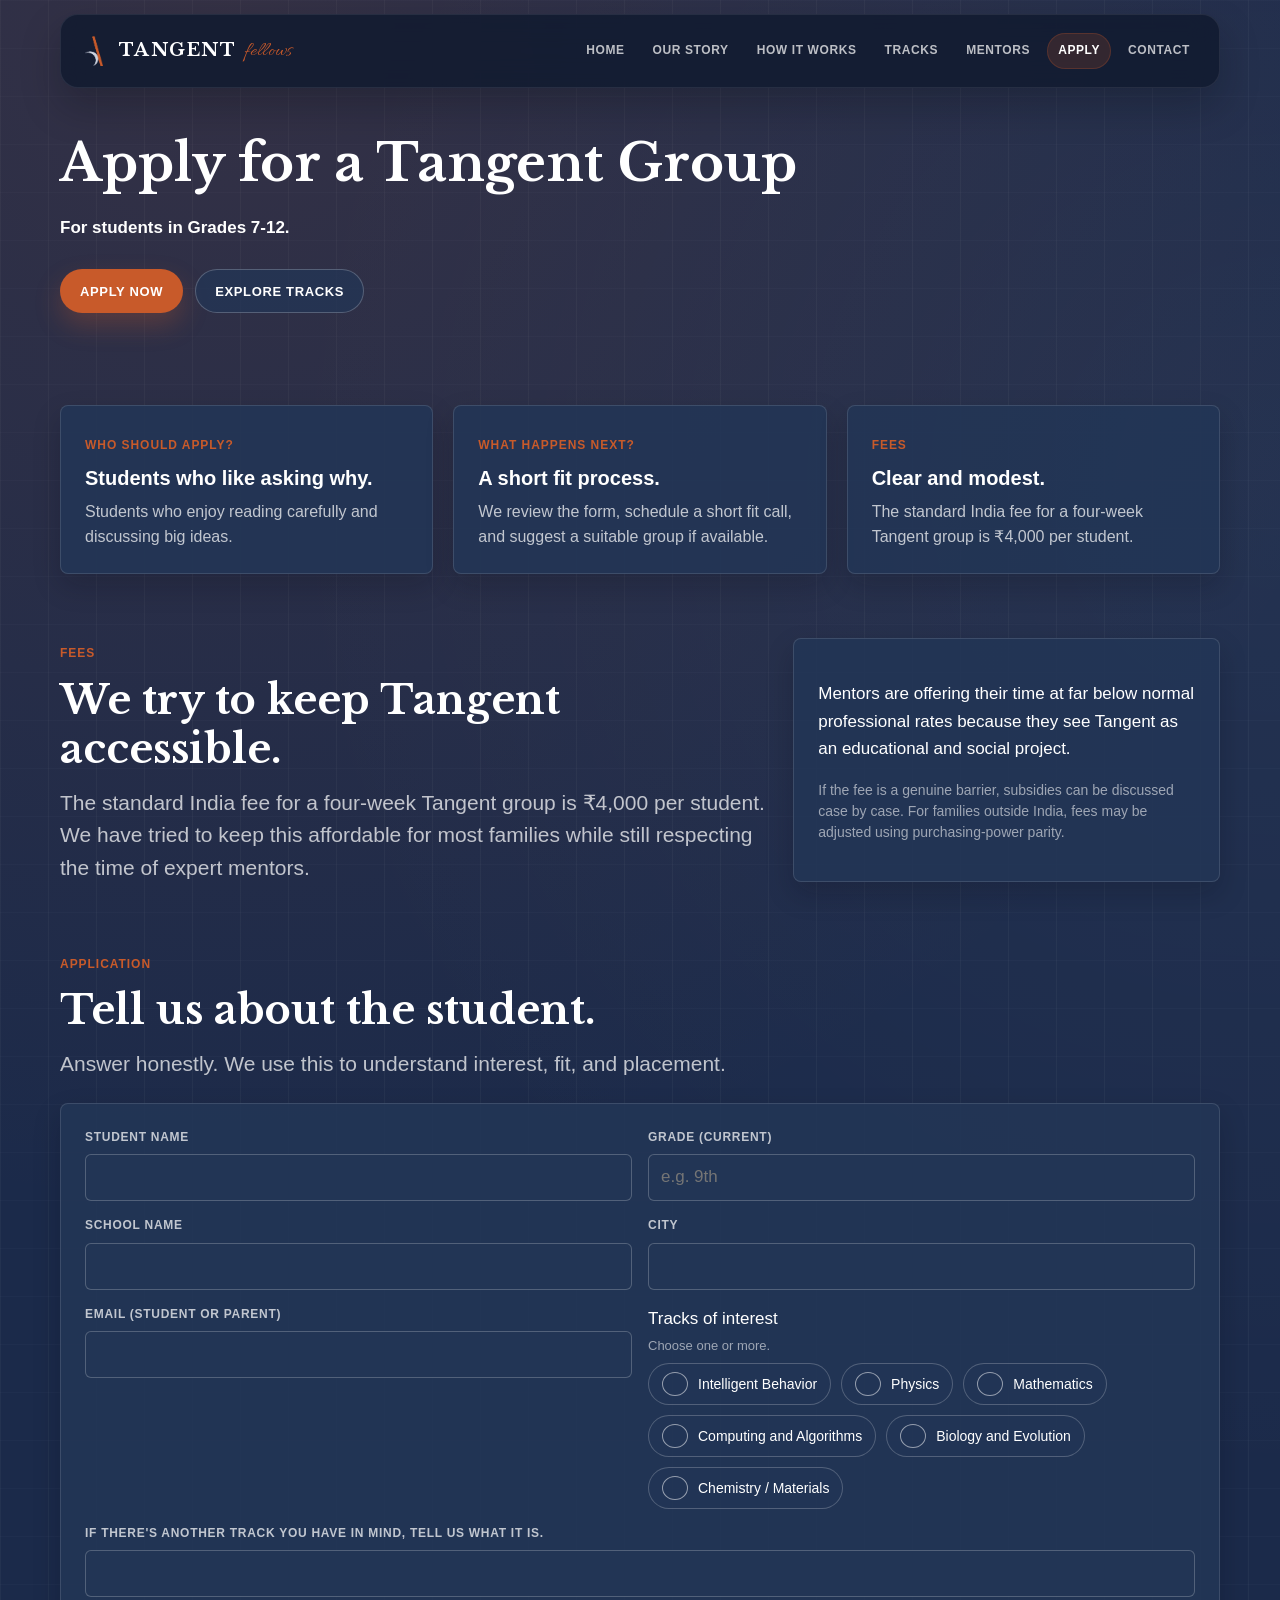
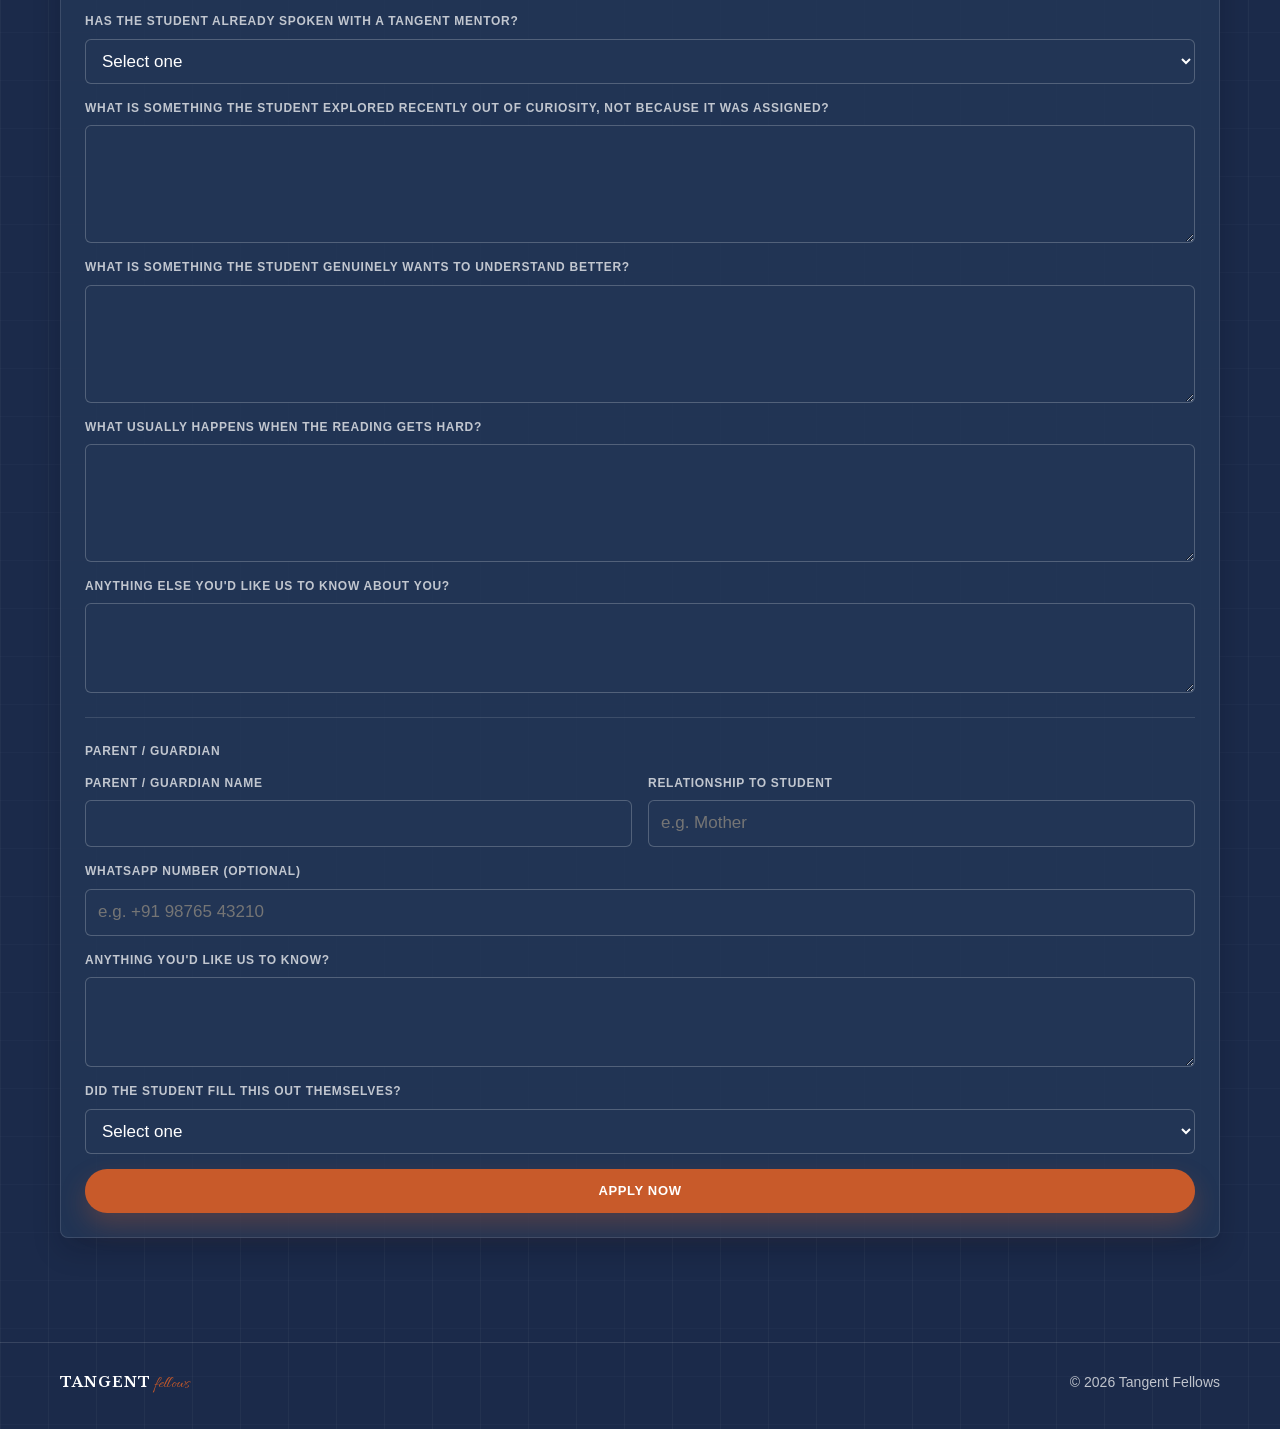
==== apply.html @ 77af6b1e "Migrate site to tangent-fellows.com and tighten metadata" ====
<!DOCTYPE html>
<html lang="en">
<head>
  <meta charset="UTF-8" />
  <meta name="viewport" content="width=device-width, initial-scale=1.0" />
  <meta name="robots" content="index, follow, max-image-preview:large, max-snippet:-1, max-video-preview:-1" />
  <title>Apply | Tangent</title>
  <meta
    name="description"
    content="Apply to Tangent Fellows, a small-group reading and discussion program for curious students in grades 7-12."
  />
  <meta name="author" content="Tangent" />
  <meta name="theme-color" content="#1b2945" />
  <link rel="canonical" href="https://tangent-fellows.com/apply.html" />
  <meta property="og:type" content="website" />
  <meta property="og:site_name" content="Tangent" />
  <meta property="og:title" content="Apply | Tangent Fellows" />
  <meta property="og:description" content="Apply to Tangent Fellows, a small-group reading and discussion program for curious students in grades 7-12." />
  <meta property="og:url" content="https://tangent-fellows.com/apply.html" />
  <meta property="og:image" content="https://tangent-fellows.com/logo_dark.png" />
  <meta property="og:image:alt" content="The Tangent logo." />
  <meta property="og:image:width" content="360" />
  <meta property="og:image:height" content="632" />
  <meta name="twitter:card" content="summary_large_image" />
  <meta name="twitter:title" content="Apply | Tangent Fellows" />
  <meta name="twitter:description" content="Apply to Tangent Fellows, a small-group reading and discussion program for curious students in grades 7-12." />
  <meta name="twitter:image" content="https://tangent-fellows.com/logo_dark.png" />
  <meta name="twitter:image:alt" content="The Tangent logo." />
  <link rel="icon" type="image/svg+xml" href="favicon.svg?v=20260502-favicon-clean" />
  <link rel="icon" type="image/png" sizes="48x48" href="favicon-48x48.png?v=20260502-favicon-clean" />
  <link rel="icon" type="image/png" sizes="32x32" href="favicon-32x32.png?v=20260502-favicon-clean" />
  <link rel="icon" type="image/png" sizes="16x16" href="favicon-16x16.png?v=20260502-favicon-clean" />
  <link rel="apple-touch-icon" sizes="180x180" href="apple-touch-icon.png?v=20260502-favicon-clean" />
  <link rel="shortcut icon" href="favicon.ico?v=20260502-favicon-clean" />
  <link rel="stylesheet" href="styles.css?v=20260503-consistency-sweep" />
  <script src="form-validation.js" defer></script>
</head>
<body>
<header class="site-header">
  <div class="container site-header-inner">
    <a class="brand" href="index.html" aria-label="Tangent home">
      <img class="brand-logo" src="logo_light.png" alt="" width="30" height="30" aria-hidden="true" />
      <span class="brand-word">TANGENT</span>
      <span class="brand-whisper" aria-hidden="true">fellows</span>
    </a>
    <nav class="main-nav" aria-label="Primary">
      <a href="index.html">Home</a>
      <a href="our-story.html">Our Story</a>
      <a href="how-it-works.html">How It Works</a>
      <a href="tracks.html">Tracks</a>
      <a href="mentors.html">Mentors</a>
      <a class="active" href="apply.html">Apply</a>
      <a href="contact.html">Contact</a>
    </nav>
  </div>
</header>

<main class="page">
  <section class="page-hero">
    <div class="container">
      <h1>Apply for a Tangent Group</h1>
      <p><strong>For students in Grades 7-12.</strong></p>
      <div class="hero-actions">
        <a class="button" href="#application-form">Apply now</a>
        <a class="button-secondary" href="tracks.html">Explore Tracks</a>
      </div>
    </div>
  </section>

  <section>
    <div class="container">
      <div class="grid-3">
        <article class="card">
          <div class="card-kicker">Who should apply?</div>
          <h3>Students who like asking why.</h3>
          <p>Students who enjoy reading carefully and discussing big ideas.</p>
        </article>
        <article class="card">
          <div class="card-kicker">What happens next?</div>
          <h3>A short fit process.</h3>
          <p>We review the form, schedule a short fit call, and suggest a suitable group if available.</p>
        </article>
        <article class="card">
          <div class="card-kicker">Fees</div>
          <h3>Clear and modest.</h3>
          <p>The standard India fee for a four-week Tangent group is ₹4,000 per student.</p>
        </article>
      </div>
    </div>
  </section>

  <section>
    <div class="container story-pair">
      <div>
        <div class="section-label">Fees</div>
        <h2 class="section-title">We try to keep Tangent accessible.</h2>
        <p class="section-intro">The standard India fee for a four-week Tangent group is ₹4,000 per student. We have tried to keep this affordable for most families while still respecting the time of expert mentors.</p>
      </div>
      <div class="quiet-panel">
        <p>Mentors are offering their time at far below normal professional rates because they see Tangent as an educational and social project.</p>
        <p class="notice">If the fee is a genuine barrier, subsidies can be discussed case by case. For families outside India, fees may be adjusted using purchasing-power parity.</p>
      </div>
    </div>
  </section>

  <section id="application-form">
    <div class="container">
      <div class="section-label">Application</div>
      <h2 class="section-title">Tell us about the student.</h2>
      <p class="section-intro">Answer honestly. We use this to understand interest, fit, and placement.</p>

      <form class="form-wrap" action="https://formspree.io/f/mzdanqwq" method="POST" data-application-form>
        <input type="hidden" name="group" value="foundational" />

        <div class="form-row">
          <div class="form-group">
            <label for="name">Student name</label>
            <input type="text" id="name" name="name" required data-requires-meaningful />
          </div>
          <div class="form-group">
            <label for="grade">Grade (current)</label>
            <input type="text" id="grade" name="grade" placeholder="e.g. 9th" required data-requires-meaningful />
          </div>
        </div>

        <div class="form-row">
          <div class="form-group">
            <label for="school_name">School name</label>
            <input type="text" id="school_name" name="school_name" required data-requires-meaningful />
          </div>
          <div class="form-group">
            <label for="city">City</label>
            <input type="text" id="city" name="city" required data-requires-meaningful />
          </div>
        </div>

        <div class="form-row">
          <div class="form-group">
            <label for="email">Email (student or parent)</label>
            <input type="email" id="email" name="email" required />
          </div>
          <div class="form-group">
            <span id="topic-label">Tracks of interest</span>
            <p class="form-help">Choose one or more.</p>
            <fieldset class="checkbox-group" data-checkbox-group="track" aria-labelledby="topic-label">
              <label class="checkbox-option">
                <input type="checkbox" name="track[]" value="Intelligent Behavior" />
                <span>Intelligent Behavior</span>
              </label>
              <label class="checkbox-option">
                <input type="checkbox" name="track[]" value="Physics" />
                <span>Physics</span>
              </label>
              <label class="checkbox-option">
                <input type="checkbox" name="track[]" value="Mathematics" />
                <span>Mathematics</span>
              </label>
              <label class="checkbox-option">
                <input type="checkbox" name="track[]" value="Computing and Algorithms" />
                <span>Computing and Algorithms</span>
              </label>
              <label class="checkbox-option">
                <input type="checkbox" name="track[]" value="Biology and Evolution" />
                <span>Biology and Evolution</span>
              </label>
              <label class="checkbox-option">
                <input type="checkbox" name="track[]" value="Chemistry / Materials" />
                <span>Chemistry / Materials</span>
              </label>
            </fieldset>
          </div>
        </div>

        <div class="form-group">
          <label for="topic_other">If there's another track you have in mind, tell us what it is.</label>
          <input
            type="text"
            id="topic_other"
            name="topic_other"
            data-requires-meaningful
          />
        </div>

        <div class="form-group">
          <label for="mentor_discussion">Has the student already spoken with a Tangent mentor?</label>
          <select id="mentor_discussion" name="mentor_discussion" required>
            <option value="" disabled selected>Select one</option>
            <option value="Yes">Yes</option>
            <option value="No">No</option>
          </select>
        </div>

        <div class="form-group">
          <label for="q_rabbit_hole">What is something the student explored recently out of curiosity, not because it was assigned?</label>
          <textarea id="q_rabbit_hole" name="q_rabbit_hole" required data-requires-sentence></textarea>
        </div>

        <div class="form-group">
          <label for="q_dont_understand">What is something the student genuinely wants to understand better?</label>
          <textarea id="q_dont_understand" name="q_dont_understand" required data-requires-sentence></textarea>
        </div>

        <div class="form-group">
          <label for="q_hard_read">What usually happens when the reading gets hard?</label>
          <textarea id="q_hard_read" name="q_hard_read" required data-requires-sentence></textarea>
        </div>

        <div class="form-group">
          <label for="q_other">Anything else you'd like us to know about you?</label>
          <textarea id="q_other" name="q_other" style="min-height:90px;"></textarea>
        </div>

        <hr class="form-divider" />
        <p class="form-section-title">Parent / guardian</p>

        <div class="form-row">
          <div class="form-group">
            <label for="parent_name">Parent / guardian name</label>
            <input type="text" id="parent_name" name="parent_name" required data-requires-meaningful />
          </div>
          <div class="form-group">
            <label for="parent_relation">Relationship to student</label>
            <input type="text" id="parent_relation" name="parent_relation" placeholder="e.g. Mother" required data-requires-meaningful />
          </div>
        </div>

        <div class="form-group">
          <label for="parent_whatsapp">WhatsApp number (optional)</label>
          <input type="tel" id="parent_whatsapp" name="parent_whatsapp" placeholder="e.g. +91 98765 43210" />
        </div>

        <div class="form-group">
          <label for="parent_note">Anything you'd like us to know?</label>
          <textarea id="parent_note" name="parent_note" style="min-height:90px;"></textarea>
        </div>

        <div class="form-group">
          <label for="filled_independently">Did the student fill this out themselves?</label>
          <select id="filled_independently" name="filled_independently" required>
            <option value="" disabled selected>Select one</option>
            <option value="Yes">Yes</option>
            <option value="Mostly">Mostly (with some help)</option>
            <option value="Together">We filled it together</option>
          </select>
        </div>

        <button class="button" type="submit" style="width:100%;">Apply now</button>
      </form>
    </div>
  </section>
</main>

<footer class="page-footer">
  <div class="container page-footer-inner">
    <span class="footer-mark"><span class="footer-name">TANGENT</span><span class="footer-whisper" aria-hidden="true">fellows</span></span>
    <a class="footer-link" href="LICENSE">© 2026 Tangent Fellows</a>
  </div>
</footer>
</body>
</html>
---- styles.css ----
@font-face {
  font-family: "Allura";
  font-style: normal;
  font-weight: 400;
  font-display: swap;
  src: url("fonts/allura-latin-ext.woff2") format("woff2");
  unicode-range:
    U+0100-02BA,
    U+02BD-02C5,
    U+02C7-02CC,
    U+02CE-02D7,
    U+02DD-02FF,
    U+0304,
    U+0308,
    U+0329,
    U+1D00-1DBF,
    U+1E00-1E9F,
    U+1EF2-1EFF,
    U+2020,
    U+20A0-20AB,
    U+20AD-20C0,
    U+2113,
    U+2C60-2C7F,
    U+A720-A7FF;
}

@font-face {
  font-family: "Allura";
  font-style: normal;
  font-weight: 400;
  font-display: swap;
  src: url("fonts/allura-latin.woff2") format("woff2");
  unicode-range:
    U+0000-00FF,
    U+0131,
    U+0152-0153,
    U+02BB-02BC,
    U+02C6,
    U+02DA,
    U+02DC,
    U+0304,
    U+0308,
    U+0329,
    U+2000-206F,
    U+20AC,
    U+2122,
    U+2191,
    U+2193,
    U+2212,
    U+2215,
    U+FEFF,
    U+FFFD;
}

@font-face {
  font-family: "Libre Baskerville";
  font-style: normal;
  font-weight: 700;
  font-display: swap;
  src: url("fonts/libre-baskerville-700-latin-ext.woff2") format("woff2");
  unicode-range:
    U+0100-02BA,
    U+02BD-02C5,
    U+02C7-02CC,
    U+02CE-02D7,
    U+02DD-02FF,
    U+0304,
    U+0308,
    U+0329,
    U+1D00-1DBF,
    U+1E00-1E9F,
    U+1EF2-1EFF,
    U+2020,
    U+20A0-20AB,
    U+20AD-20C0,
    U+2113,
    U+2C60-2C7F,
    U+A720-A7FF;
}

@font-face {
  font-family: "Libre Baskerville";
  font-style: normal;
  font-weight: 700;
  font-display: swap;
  src: url("fonts/libre-baskerville-700-latin.woff2") format("woff2");
  unicode-range:
    U+0000-00FF,
    U+0131,
    U+0152-0153,
    U+02BB-02BC,
    U+02C6,
    U+02DA,
    U+02DC,
    U+0304,
    U+0308,
    U+0329,
    U+2000-206F,
    U+20AC,
    U+2122,
    U+2191,
    U+2193,
    U+2212,
    U+2215,
    U+FEFF,
    U+FFFD;
}

*,
*::before,
*::after {
  box-sizing: border-box;
}

:root {
  --paper: #1b2a4a;
  --paper-warm: #233656;
  --paper-deep: #1d2e4d;
  --ink: #ffffff;
  --muted: rgba(255, 255, 255, 0.72);
  --soft: rgba(255, 255, 255, 0.56);
  --line: rgba(255, 255, 255, 0.12);
  --line-strong: rgba(255, 255, 255, 0.22);
  --green: #c85a2a;
  --green-deep: #ffffff;
  --brick: #c85a2a;
  --gold: #d5b16d;
  --blue: #7ca0d6;
  --white: #ffffff;
  --max: 1160px;
  --radius: 8px;
  --shadow: 0 18px 45px rgba(8, 12, 20, 0.26);
  --shadow-soft: 0 12px 28px rgba(8, 12, 20, 0.2);
}

html {
  scroll-behavior: smooth;
  overflow-x: hidden;
}

body {
  margin: 0;
  font-family: "Avenir Next", "Gill Sans", "Trebuchet MS", sans-serif;
  font-size: 17px;
  line-height: 1.62;
  color: var(--ink);
  background:
    radial-gradient(circle at 18% 0%, rgba(200, 90, 42, 0.15), transparent 38%),
    radial-gradient(circle at 100% 16%, rgba(255, 255, 255, 0.04), transparent 36%),
    linear-gradient(90deg, rgba(255, 255, 255, 0.035) 1px, transparent 1px),
    linear-gradient(rgba(255, 255, 255, 0.02) 1px, transparent 1px),
    var(--paper);
  background-size: auto, auto, 48px 48px, 48px 48px;
  overflow-x: hidden;
}

a {
  color: var(--green);
  text-decoration: none;
}

a:hover {
  text-decoration: underline;
  text-underline-offset: 0.2em;
}

img {
  display: block;
  max-width: 100%;
}

.container {
  width: min(var(--max), calc(100% - 44px));
  margin: 0 auto;
}

.page {
  padding-top: 78px;
  padding-bottom: 72px;
}

.site-header {
  position: fixed;
  top: 0;
  left: 0;
  right: 0;
  z-index: 40;
  background: transparent;
  border-bottom: 0;
  padding-top: 14px;
  padding-bottom: 8px;
}

.site-header-inner {
  min-height: 74px;
  display: flex;
  align-items: center;
  gap: 22px;
  padding: 0 18px;
  background: rgba(18, 27, 48, 0.88);
  border: 1px solid rgba(255, 255, 255, 0.08);
  border-radius: 18px;
  box-shadow: 0 18px 38px rgba(8, 12, 20, 0.26);
  backdrop-filter: blur(14px);
}

.brand {
  display: inline-flex;
  align-items: center;
  gap: 10px;
  color: var(--white);
  text-decoration: none;
}

.brand:hover {
  text-decoration: none;
}

.brand-logo {
  width: 30px;
  height: 30px;
  object-fit: contain;
}

.brand-word,
.footer-name {
  font-family: "Libre Baskerville", Georgia, serif;
  font-size: 18px;
  font-weight: 700;
  letter-spacing: 0.07em;
  text-transform: uppercase;
}

.brand-whisper {
  margin-left: -2px;
  color: var(--brick);
  font-family: "Allura", "Brush Script MT", cursive;
  font-size: 20px;
  font-weight: 400;
  letter-spacing: 0.01em;
  line-height: 1;
  transform: translateY(1px);
}

.footer-mark {
  display: inline-flex;
  align-items: baseline;
  gap: 3px;
}

.footer-whisper {
  color: var(--brick);
  font-family: "Allura", "Brush Script MT", cursive;
  font-size: 16px;
  font-weight: 400;
  letter-spacing: 0.01em;
  line-height: 1;
}

.main-nav {
  margin-left: auto;
  display: flex;
  flex-wrap: wrap;
  gap: 6px;
  justify-content: flex-end;
}

.main-nav a {
  border-radius: 999px;
  color: var(--muted);
  font-size: 12px;
  font-weight: 700;
  letter-spacing: 0.05em;
  padding: 8px 11px;
  text-decoration: none;
  text-transform: uppercase;
}

.main-nav a:hover,
.main-nav a.active {
  background: rgba(200, 90, 42, 0.18);
  box-shadow: inset 0 0 0 1px rgba(200, 90, 42, 0.24);
  color: var(--white);
  text-decoration: none;
}

.page-hero {
  padding: 56px 0 36px;
}

.page-story > section {
  padding: 32px 0;
}

.page-story > .page-hero {
  padding-top: 48px;
  padding-bottom: 32px;
}

.hero-grid,
.story-hero-grid,
.story-opening-grid {
  display: grid;
  gap: 34px;
  align-items: start;
}

.hero-grid {
  grid-template-columns: minmax(0, 0.96fr) minmax(360px, 0.82fr);
  gap: 54px;
}

.story-hero-grid {
  grid-template-columns: minmax(0, 0.86fr) minmax(360px, 1fr);
}

.story-opening-grid {
  grid-template-columns: minmax(0, 0.94fr) minmax(360px, 0.96fr);
  gap: 30px;
  align-items: stretch;
}

.story-hero-copy {
  max-width: 620px;
}

.page-hero .story-belief-kicker {
  max-width: none;
  margin: 0 0 14px;
  color: var(--brick);
  font-family: "Avenir Next", "Gill Sans", "Trebuchet MS", sans-serif;
  font-size: 12px;
  font-weight: 800;
  letter-spacing: 0.08em;
  line-height: 1.2;
  overflow-wrap: normal;
  text-transform: uppercase;
}

.story-belief-highlight {
  margin-top: 0;
  max-width: 620px;
}

.story-hero-subtitle {
  max-width: 620px;
}

.hero-eyebrow,
.section-label,
.card-kicker,
.status-badge,
.hero-note,
.visual-caption {
  color: var(--brick);
  font-size: 12px;
  font-weight: 800;
  letter-spacing: 0.08em;
  text-transform: uppercase;
}

.hero-eyebrow,
.section-label {
  display: inline-block;
  margin-bottom: 12px;
}

.card-kicker {
  display: inline-block;
  margin-bottom: 10px;
}

.page-hero h1,
.section-title {
  font-family: "Libre Baskerville", Georgia, serif;
  color: var(--ink);
  letter-spacing: 0;
}

.page-hero h1 {
  max-width: 760px;
  margin: 0;
  font-size: clamp(34px, 4.1vw, 52px);
  line-height: 1.15;
  overflow-wrap: anywhere;
}

.page-hero p {
  max-width: 650px;
  margin: 20px 0 0;
}

.story-section-title {
  max-width: 820px;
  margin: 0 0 18px;
}

.story-copy-stack {
  max-width: 820px;
  display: grid;
  gap: 16px;
}

.story-copy-stack p {
  margin: 0;
  color: var(--muted);
  font-size: clamp(18px, 1.75vw, 21px);
  line-height: 1.62;
}

.story-pair-emphasis {
  align-items: center;
}

.story-quiet-panel {
  max-width: 360px;
}

.story-quiet-panel p {
  color: var(--ink);
  font-family: "Libre Baskerville", Georgia, serif;
  font-size: 22px;
  line-height: 1.5;
}

.supporting-copy,
.section-intro {
  color: var(--muted);
  font-family: "Avenir Next", "Gill Sans", "Trebuchet MS", sans-serif;
  font-size: clamp(18px, 1.8vw, 21px);
  font-weight: 450;
  line-height: 1.56;
}

.hero-note {
  margin-top: 18px;
  color: var(--green-deep);
}

.hero-note-detail {
  display: inline-block;
  margin-top: 6px;
  color: var(--muted);
  font-size: 11px;
  font-weight: 700;
  letter-spacing: 0.05em;
}

.hero-actions {
  margin-top: 28px;
  display: flex;
  flex-wrap: wrap;
  gap: 12px;
}

.button,
.button-secondary,
.whatsapp-button {
  min-height: 44px;
  display: inline-flex;
  align-items: center;
  justify-content: center;
  border: 1px solid transparent;
  border-radius: 999px;
  font-size: 13px;
  font-weight: 800;
  letter-spacing: 0.05em;
  padding: 0 19px;
  text-decoration: none;
  text-transform: uppercase;
  transition: transform 0.16s ease, box-shadow 0.16s ease, background 0.16s ease;
}

.button {
  background: var(--green);
  box-shadow: 0 12px 26px rgba(200, 90, 42, 0.28);
  color: var(--white);
}

.button:hover,
.button-secondary:hover,
.whatsapp-button:hover {
  transform: translateY(-1px);
  text-decoration: none;
}

.button-secondary {
  background: rgba(35, 54, 86, 0.75);
  border-color: var(--line-strong);
  color: var(--white);
}

.button-secondary:hover {
  background: rgba(45, 67, 104, 0.92);
}

.whatsapp-button {
  background: #1f8f4d;
  color: var(--white);
}

section {
  padding: 32px 0;
}

.section-compact {
  padding-top: 20px;
}

.section-title {
  margin: 0 0 12px;
  font-size: clamp(25px, 3.4vw, 40px);
  line-height: 1.24;
}

.section-intro {
  max-width: 780px;
  margin: 0;
}

.short-copy {
  max-width: 820px;
  margin: 0;
  color: var(--ink);
  font-family: "Libre Baskerville", Georgia, serif;
  font-size: clamp(20px, 2.1vw, 26px);
  line-height: 1.45;
}

.short-copy-stack {
  display: grid;
  gap: 18px;
  max-width: 760px;
}

.short-copy-secondary {
  max-width: 620px;
  margin-top: 2px;
}

.grid-2,
.grid-3,
.track-grid,
.mentor-grid,
.week-grid,
.belief-grid {
  display: grid;
  gap: 20px;
  margin-top: 24px;
}

.grid-2 {
  grid-template-columns: repeat(2, minmax(0, 1fr));
}

.grid-3,
.week-grid,
.belief-grid {
  grid-template-columns: repeat(3, minmax(0, 1fr));
}

.track-grid {
  grid-template-columns: repeat(3, minmax(0, 1fr));
  align-items: start;
}

.mentor-grid {
  grid-template-columns: repeat(2, minmax(0, 1fr));
}

.card,
.track-card,
.mentor-card,
.timeline-step,
.community-bar,
.form-wrap,
.quiet-panel,
.visual-card {
  background: rgba(35, 54, 86, 0.9);
  border: 1px solid var(--line);
  border-radius: var(--radius);
  box-shadow: var(--shadow-soft);
}

.card,
.quiet-panel,
.timeline-step {
  padding: 24px;
}

.card h3,
.track-card h3,
.mentor-card h3,
.timeline-step h3,
.community-bar h2 {
  margin: 0 0 8px;
  color: var(--ink);
  font-size: 20px;
  line-height: 1.24;
}

.card p,
.track-card p,
.mentor-card p,
.timeline-step p,
.community-bar p {
  margin: 0;
  color: var(--muted);
  font-size: 16px;
  line-height: 1.58;
}

.card-link {
  display: block;
  color: inherit;
  height: 100%;
  text-decoration: none;
}

.card-link:hover {
  text-decoration: none;
}

.card-link:hover h3 {
  color: var(--gold);
}

.image-frame {
  position: relative;
  display: grid;
  place-items: center;
  width: 100%;
  overflow: hidden;
  border-radius: var(--radius);
  background:
    linear-gradient(135deg, rgba(200, 90, 42, 0.08), rgba(255, 255, 255, 0.03)),
    var(--paper-deep);
}

.image-frame-paper {
  background: #f7f4ea;
}

.image-frame::after {
  content: attr(data-fallback);
  position: absolute;
  inset: 0;
  display: none;
  place-items: center;
  padding: 18px;
  color: var(--soft);
  font-size: 13px;
  font-weight: 800;
  letter-spacing: 0.06em;
  text-align: center;
  text-transform: uppercase;
}

.image-frame.is-missing::after {
  display: grid;
}

.image-frame.is-missing img {
  display: none;
}

.image-cover,
.image-contain {
  width: 100%;
  height: 100%;
}

.image-cover {
  object-fit: cover;
}

.image-contain {
  position: absolute;
  inset: 14px;
  width: calc(100% - 28px);
  height: calc(100% - 28px);
  max-width: none;
  max-height: none;
  object-fit: contain;
  object-position: center;
}

.ratio-landscape {
  aspect-ratio: 4 / 3;
}

.ratio-wide {
  aspect-ratio: 16 / 9;
}

.ratio-book {
  aspect-ratio: 2 / 3;
}

.ratio-square {
  aspect-ratio: 1 / 1;
}

.hero-collage {
  max-width: 480px;
  margin-top: 46px;
  justify-self: end;
  display: grid;
  grid-template-columns: 1.08fr 0.82fr;
  grid-template-rows: auto auto;
  gap: 16px;
  align-items: stretch;
}

.hero-collage .visual-card {
  background: transparent;
  border: 0;
  box-shadow: none;
  overflow: hidden;
  padding: 0;
}

.hero-collage .visual-card .image-frame {
  border-radius: var(--radius);
  border: 1px solid var(--line);
  box-shadow: var(--shadow-soft);
  transition: transform 0.22s ease, box-shadow 0.22s ease;
}

.story-visual {
  background: transparent;
  border: 0;
  box-shadow: none;
  overflow: hidden;
  padding: 0;
}

.story-visual .image-frame {
  border-radius: var(--radius);
  border: 1px solid var(--line);
  box-shadow: var(--shadow-soft);
  transition: transform 0.22s ease, box-shadow 0.22s ease;
}

.story-visual .image-frame img {
  transition: transform 0.22s ease, filter 0.22s ease;
}

.story-visual:hover .image-frame,
.story-visual:focus-within .image-frame {
  transform: translateY(-1px);
  box-shadow: 0 12px 24px rgba(8, 12, 20, 0.22);
}

.story-visual:hover .image-frame img,
.story-visual:focus-within .image-frame img {
  transform: scale(1.03);
}

.hero-collage .visual-card:first-child {
  grid-row: 1 / span 2;
  align-self: center;
}

.hero-collage .image-frame {
  height: auto;
}

.hero-collage .visual-card:first-child .image-frame {
  aspect-ratio: 1 / 1;
}

.hero-collage .visual-card:nth-child(n + 2) .image-frame {
  aspect-ratio: 4 / 3;
}

.image-cover-diagram {
  object-fit: contain;
  object-position: center;
}

.image-cover-physics {
  --figure-scale: 0.9;
  --figure-scale-hover: 0.96;
  object-fit: cover;
  object-position: center;
}

.image-cover-math {
  --figure-scale: 1.22;
  --figure-scale-hover: 1.27;
  object-fit: cover;
  object-position: center;
}

.why-grid {
  display: grid;
  grid-template-columns: minmax(0, 1.08fr) minmax(300px, 0.76fr);
  gap: 34px;
  align-items: center;
}

.story-section-grid {
  display: grid;
  grid-template-columns: minmax(0, 1fr) minmax(300px, 0.82fr);
  gap: 32px;
  align-items: start;
}

.story-why-grid {
  align-items: start;
}

.scientist-collage {
  margin-top: 28px;
  display: grid;
  grid-template-columns: 1.2fr 1fr 1fr;
  gap: 12px;
  align-items: stretch;
}

.scientist-card {
  margin: 0;
  min-width: 0;
  position: relative;
  overflow: hidden;
  border: 1px solid var(--line);
  border-radius: var(--radius);
  background: rgba(35, 54, 86, 0.92);
  box-shadow: var(--shadow-soft);
  aspect-ratio: 1 / 1;
}

.scientist-card-large {
  grid-row: 1 / span 2;
  aspect-ratio: auto;
  min-height: 100%;
}

.scientist-card img {
  width: 100%;
  height: 100%;
  object-fit: cover;
  object-position: center top;
  filter: grayscale(100%) contrast(1.04) brightness(0.92);
  transition: transform 0.22s ease, filter 0.22s ease;
}

.scientist-card::after {
  content: "";
  position: absolute;
  inset: auto 0 0;
  height: 44%;
  background: linear-gradient(180deg, transparent, rgba(12, 18, 30, 0.88));
  opacity: 0;
  transition: opacity 0.22s ease;
}

.visual-card .image-frame::before {
  content: "";
  position: absolute;
  inset: auto 0 0;
  height: 44%;
  background: linear-gradient(180deg, transparent, rgba(12, 18, 30, 0.88));
  opacity: 0;
  transition: opacity 0.22s ease;
  z-index: 1;
}

.visual-card .image-frame img {
  transform: scale(var(--figure-scale, 1));
  transition: transform 0.22s ease, filter 0.22s ease;
}

.visual-hover-name,
.scientist-name {
  position: absolute;
  left: 10px;
  right: 10px;
  bottom: 10px;
  z-index: 1;
  color: var(--white);
  font-size: 11px;
  font-weight: 800;
  letter-spacing: 0.05em;
  line-height: 1.25;
  opacity: 0;
  text-transform: uppercase;
  transform: translateY(6px);
  transition: opacity 0.22s ease, transform 0.22s ease;
}

.visual-card:hover .image-frame::before,
.visual-card:focus-within .image-frame::before,
.visual-card:hover .visual-hover-name,
.visual-card:focus-within .visual-hover-name {
  opacity: 1;
}

.visual-card:hover .image-frame,
.visual-card:focus-within .image-frame {
  transform: translateY(-1px);
  box-shadow: 0 12px 24px rgba(8, 12, 20, 0.22);
}

.visual-card:hover .image-frame img,
.visual-card:focus-within .image-frame img {
  transform: scale(var(--figure-scale-hover, 1.03));
}

.visual-card:hover .visual-hover-name,
.visual-card:focus-within .visual-hover-name {
  transform: translateY(0);
}

.scientist-card:hover img,
.scientist-card:focus-within img {
  transform: scale(1.03);
  filter: grayscale(18%) contrast(1.02) brightness(0.96);
}

.scientist-card:hover::after,
.scientist-card:focus-within::after,
.scientist-card:hover .scientist-name,
.scientist-card:focus-within .scientist-name {
  opacity: 1;
}

.scientist-card:hover .scientist-name,
.scientist-card:focus-within .scientist-name {
  transform: translateY(0);
}

.scientist-card-raman {
  background: rgba(35, 54, 86, 0.92);
}

.scientist-card-raman img {
  object-fit: cover;
  object-position: center 12%;
  transform: scale(1.12);
  padding: 0;
}

.scientist-card-raman:hover img,
.scientist-card-raman:focus-within img {
  transform: scale(1.16);
}

.story-hero-image {
  min-height: 278px;
  box-shadow: var(--shadow);
}

.story-hero-visual {
  max-width: 560px;
  justify-self: end;
  margin-top: 12px;
}

.story-opening-stack {
  display: grid;
  align-content: stretch;
  gap: 10px;
  max-width: 560px;
}

.story-opening-block + .story-opening-block {
  padding-top: 26px;
}

.story-opening-block {
  display: grid;
  align-content: start;
  gap: 6px;
}

.story-opening-title {
  max-width: 520px;
  margin-bottom: 0;
}

.story-opening-visual {
  width: 100%;
  max-width: 560px;
  justify-self: end;
  align-self: stretch;
  margin-top: 10px;
}

.story-opening-image {
  height: 100%;
  max-height: 520px;
  aspect-ratio: auto;
}

.story-opening-photo {
  object-position: center 44%;
}

.story-origin-visual {
  align-self: center;
  margin-top: 24px;
}

.portrait-cluster {
  margin-top: 6px;
}

.portrait-cluster-wide {
  margin-top: 24px;
  max-width: 1060px;
}

.portrait-strip {
  display: grid;
  grid-template-columns: repeat(5, minmax(0, 1fr));
  gap: 12px;
}

.portrait-card {
  margin: 0;
  position: relative;
  overflow: hidden;
  border: 1px solid var(--line);
  border-radius: var(--radius);
  background: rgba(35, 54, 86, 0.9);
  box-shadow: var(--shadow-soft);
  aspect-ratio: 4 / 5;
  transition: transform 0.22s ease, box-shadow 0.22s ease;
}

.portrait-card img {
  width: 100%;
  height: 100%;
  object-fit: cover;
  object-position: center top;
  filter: grayscale(100%) contrast(1.02) brightness(0.9);
  transition: transform 0.22s ease, filter 0.22s ease;
}

.portrait-card-raman img {
  object-position: center 14%;
}

.portrait-card:hover,
.portrait-card:focus-within {
  transform: translateY(-1px);
  box-shadow: 0 12px 24px rgba(8, 12, 20, 0.22);
}

.portrait-card:hover img,
.portrait-card:focus-within img {
  transform: scale(1.03);
  filter: grayscale(82%) contrast(1.02) brightness(0.92);
}

.portrait-strip-caption {
  max-width: 620px;
  margin: 14px 0 0;
  color: var(--soft);
  font-size: 14px;
  line-height: 1.55;
}

.story-pair {
  display: grid;
  grid-template-columns: minmax(0, 1fr) minmax(220px, 0.6fr);
  gap: 22px;
  align-items: start;
}

.principles-grid {
  display: grid;
  grid-template-columns: repeat(2, minmax(0, 1fr));
  gap: 14px 18px;
  margin-top: 24px;
}

.principle-item {
  display: grid;
  grid-template-columns: 34px 1fr;
  gap: 14px;
  align-items: start;
  padding: 18px 0;
  border-top: 1px solid var(--line);
}

.principle-number {
  width: 34px;
  height: 34px;
  display: grid;
  place-items: center;
  border-radius: 50%;
  background: rgba(200, 90, 42, 0.16);
  border: 1px solid rgba(200, 90, 42, 0.28);
  color: var(--brick);
  font-family: "Libre Baskerville", Georgia, serif;
  font-size: 16px;
  line-height: 1;
}

.principle-item h3 {
  margin: 0 0 6px;
  color: var(--ink);
  font-size: 19px;
  line-height: 1.26;
}

.principle-item p {
  margin: 0;
  color: var(--muted);
  font-size: 16px;
  line-height: 1.58;
}

.story-cta-container .hero-actions {
  margin-top: 0;
}

.belief-grid-story {
  grid-template-columns: repeat(3, minmax(0, 1fr));
}

.story-topic-grid {
  align-items: stretch;
}

.story-topic-card {
  display: flex;
  flex-direction: column;
  gap: 14px;
}

.story-topic-card p {
  margin: 0;
}

.story-card-lead {
  color: var(--ink);
  font-family: "Libre Baskerville", Georgia, serif;
  font-size: 24px;
  line-height: 1.45;
}

.story-books-collage {
  margin-top: auto;
  display: grid;
  grid-template-columns: repeat(3, minmax(0, 1fr));
  gap: 12px;
  padding-top: 8px;
}

.story-books-collage .visual-card {
  background: transparent;
  border: 0;
  box-shadow: none;
  overflow: hidden;
  padding: 0;
}

.story-books-collage .visual-card .image-frame {
  border-radius: var(--radius);
  border: 1px solid var(--line);
  box-shadow: var(--shadow-soft);
  transition: transform 0.22s ease, box-shadow 0.22s ease;
}

.story-mentor-panel {
  margin-top: auto;
}

.story-mentor-panel p {
  color: var(--ink);
}

.story-cta-bar {
  align-items: start;
}

.story-cta-actions {
  margin-top: 0;
}

.quiet-panel-center {
  align-self: center;
}

.timeline {
  position: relative;
  display: grid;
  gap: 14px;
  margin-top: 24px;
}

.timeline-step {
  display: grid;
  grid-template-columns: 58px 1fr;
  gap: 16px;
  align-items: start;
}

.step-number {
  width: 46px;
  height: 46px;
  display: grid;
  place-items: center;
  border-radius: 50%;
  background: var(--green);
  color: var(--white);
  font-family: "Libre Baskerville", Georgia, serif;
  font-size: 18px;
}

.track-card {
  display: flex;
  min-height: 100%;
  overflow: hidden;
  flex-direction: column;
}

.track-card-body {
  display: flex;
  flex: 1;
  flex-direction: column;
  gap: 10px;
  padding: 20px;
}

.status-badge {
  align-self: flex-start;
  border-radius: 999px;
  background: rgba(200, 90, 42, 0.18);
  border: 1px solid rgba(200, 90, 42, 0.36);
  padding: 5px 9px;
}

.track-meta {
  display: grid;
  gap: 8px;
  margin: 2px 0;
}

.track-meta p {
  margin: 0;
  color: var(--ink);
}

.track-meta strong {
  color: var(--muted);
  display: block;
  font-size: 12px;
  letter-spacing: 0.06em;
  margin-bottom: 2px;
  text-transform: uppercase;
}

.track-card .inline-links {
  margin-top: auto;
}

.track-card-featured {
  grid-column: auto;
}

.track-card-featured .track-card-media {
  position: relative;
  display: block;
  padding: 10px;
}

.track-card-featured .track-card-media .image-frame:first-child {
  aspect-ratio: 4 / 3;
}

.track-card-featured .track-card-media .image-frame:nth-child(2) {
  position: absolute;
  right: 22px;
  bottom: 22px;
  width: 35%;
  max-width: 118px;
  border: 4px solid rgba(255, 255, 255, 0.95);
  box-shadow: 0 12px 24px rgba(8, 12, 20, 0.34);
}

.mini-media {
  position: relative;
  display: grid;
  padding: 10px;
}

.mini-media .ratio-book,
.track-card > .ratio-book {
  aspect-ratio: 4 / 3;
}

.mini-media .ratio-square {
  position: absolute;
  right: 22px;
  bottom: 22px;
  width: 34%;
  max-width: 112px;
  border: 4px solid rgba(255, 255, 255, 0.95);
  box-shadow: 0 12px 24px rgba(8, 12, 20, 0.34);
}

.mini-media-diagram {
  position: relative;
  display: grid;
  padding: 10px;
}

.mini-media-diagram .ratio-landscape {
  aspect-ratio: 4 / 3;
}

.mini-media-diagram .inset-book {
  position: absolute;
  right: 22px;
  bottom: 22px;
  width: 35%;
  max-width: 118px;
  border: 4px solid rgba(255, 255, 255, 0.95);
  box-shadow: 0 12px 24px rgba(8, 12, 20, 0.34);
}

.future-track {
  border-style: dashed;
  box-shadow: none;
}

.mentor-card {
  display: flex;
  flex-direction: column;
  gap: 14px;
  min-height: 100%;
  padding: 26px;
}

.mentor-head {
  display: grid;
  grid-template-columns: 104px 1fr;
  gap: 18px;
  align-items: center;
}

.mentor-head > div:last-child {
  min-height: 104px;
  display: grid;
  align-content: center;
  gap: 6px;
}

.mentor-photo,
.mentor-placeholder {
  width: 104px;
  height: 104px;
  border-radius: 50%;
  overflow: hidden;
  background: var(--paper-deep);
  border: 1px solid var(--line-strong);
}

.mentor-photo img {
  width: 100%;
  height: 100%;
  object-fit: cover;
  object-position: center top;
}

.mentor-placeholder {
  display: grid;
  place-items: center;
  color: var(--white);
  font-weight: 800;
  letter-spacing: 0.08em;
}

.profile-role,
.mentor-areas {
  margin: 0;
  color: var(--brick);
  font-size: 13px;
  font-weight: 800;
  letter-spacing: 0.04em;
  text-transform: uppercase;
}

.mentor-bio {
  margin: 0;
  min-height: 72px;
}

.mentor-degree-list {
  margin: -2px 0 0;
  padding-top: 12px;
  border-top: 1px solid rgba(200, 90, 42, 0.22);
  color: var(--soft);
  font-size: 14px;
  line-height: 1.58;
  min-height: 46px;
}

.mentor-principles {
  margin-top: 24px;
}

.mentor-principles .principle-item {
  padding: 20px 0;
}

.mentor-card .inline-links {
  margin-top: auto;
}

.community-bar {
  display: grid;
  grid-template-columns: minmax(0, 1fr) auto;
  gap: 20px;
  align-items: center;
  padding: 24px;
  background: linear-gradient(135deg, rgba(25, 52, 46, 0.96), rgba(21, 40, 36, 0.92));
}

.community-bar-cta {
  background: linear-gradient(135deg, rgba(31, 46, 78, 0.98), rgba(26, 40, 67, 0.96));
  border-color: rgba(200, 90, 42, 0.24);
}

.community-bar h2,
.community-bar p {
  color: var(--white);
}

.community-bar p {
  opacity: 0.84;
}

.community-bar .hero-actions {
  margin-top: 0;
}

.home-activity-grid {
  margin-top: 10px;
}

.form-wrap {
  margin-top: 22px;
  padding: 24px;
}

.form-row {
  display: grid;
  grid-template-columns: repeat(2, minmax(0, 1fr));
  gap: 16px;
}

.form-group {
  display: flex;
  flex-direction: column;
  gap: 7px;
  margin-bottom: 15px;
}

.form-help {
  margin: -2px 0 0;
  color: var(--soft);
  font-size: 13px;
  line-height: 1.45;
}

.checkbox-group {
  margin: 0;
  padding: 0;
  border: 0;
  display: flex;
  flex-wrap: wrap;
  gap: 10px;
  align-items: flex-start;
}

.checkbox-option {
  display: inline-flex;
  align-items: center;
  gap: 10px;
  max-width: 100%;
  padding: 8px 13px;
  border: 1px solid var(--line-strong);
  border-radius: 999px;
  background: rgba(35, 54, 86, 0.56);
  color: var(--ink);
  font-size: 14px;
  font-weight: 500;
  letter-spacing: 0;
  line-height: 1.3;
  text-transform: none;
  cursor: pointer;
  transition: border-color 0.16s ease, background 0.16s ease, transform 0.16s ease;
}

.checkbox-option input[type="checkbox"] {
  appearance: none;
  width: 14px;
  height: 14px;
  margin: 0;
  border: 1.5px solid rgba(255, 255, 255, 0.52);
  border-radius: 50%;
  background: transparent;
  flex: 0 0 auto;
  transition: background 0.16s ease, border-color 0.16s ease, box-shadow 0.16s ease;
}

.checkbox-option span {
  min-width: 0;
}

.checkbox-group[data-invalid="true"] .checkbox-option {
  border-color: rgba(255, 138, 101, 0.82);
}

label,
.form-section-title {
  color: var(--muted);
  font-size: 12px;
  font-weight: 800;
  letter-spacing: 0.06em;
  text-transform: uppercase;
}

input,
textarea,
select {
  width: 100%;
  border: 1px solid var(--line-strong);
  border-radius: 6px;
  background: rgba(35, 54, 86, 0.86);
  color: var(--ink);
  font: inherit;
  line-height: 1.35;
  padding: 11px 12px;
}

select[multiple] {
  min-height: 168px;
  padding: 8px;
}

textarea {
  min-height: 118px;
  resize: vertical;
}

input:focus,
textarea:focus,
select:focus {
  outline: none;
  border-color: var(--green);
  box-shadow: 0 0 0 3px rgba(200, 90, 42, 0.18);
}

[data-invalid="true"] {
  border-color: rgba(255, 138, 101, 0.82);
}

a:focus-visible,
button:focus-visible,
input:focus-visible,
textarea:focus-visible,
select:focus-visible {
  outline: 2px solid var(--brick);
  outline-offset: 3px;
}

.checkbox-option:has(input:focus-visible) {
  outline: 2px solid var(--brick);
  outline-offset: 3px;
}

.checkbox-option:has(input:checked) {
  border-color: rgba(200, 90, 42, 0.5);
  background: rgba(200, 90, 42, 0.14);
}

.checkbox-option:has(input:checked) input {
  border-color: var(--green);
  background: var(--green);
  box-shadow: inset 0 0 0 2px rgba(27, 42, 74, 0.9);
}

.file-input {
  cursor: pointer;
}

.file-input::file-selector-button {
  margin-right: 12px;
  border: 0;
  border-radius: 999px;
  background: var(--green);
  color: var(--white);
  cursor: pointer;
  font-size: 12px;
  font-weight: 800;
  letter-spacing: 0.05em;
  padding: 9px 12px;
  text-transform: uppercase;
}

.label-hint,
.notice {
  color: var(--soft);
  font-size: 14px;
  line-height: 1.5;
}

.form-divider {
  border: 0;
  border-top: 1px solid var(--line);
  margin: 24px 0;
}

.label-hint {
  margin: -2px 0 0;
}

.list {
  margin: 12px 0 0;
  padding-left: 20px;
}

.list li {
  margin-bottom: 8px;
  color: var(--muted);
}

.ongoing-list {
  margin: 12px 0 0;
  padding-left: 18px;
}

.ongoing-list li {
  margin-bottom: 8px;
  color: var(--ink);
  line-height: 1.55;
}

.inline-links {
  display: flex;
  flex-wrap: wrap;
  gap: 10px;
  margin-top: 18px;
}

.inline-links a,
.inline-badge {
  border: 1px solid var(--line-strong);
  border-radius: 999px;
  color: var(--white);
  display: inline-flex;
  align-items: center;
  min-height: 32px;
  padding: 5px 11px;
  font-size: 12px;
  font-weight: 800;
  letter-spacing: 0.05em;
  text-decoration: none;
  text-transform: uppercase;
}

.inline-badge {
  background: rgba(200, 90, 42, 0.16);
}

.inline-links a:hover {
  background: rgba(200, 90, 42, 0.12);
  text-decoration: none;
}

.page-footer {
  border-top: 1px solid var(--line);
  padding: 28px 0 36px;
}

.page-footer-inner {
  display: flex;
  flex-wrap: wrap;
  justify-content: space-between;
  gap: 10px;
}

.footer-name {
  color: var(--ink);
  font-size: 14px;
}

.footer-link {
  color: var(--muted);
  font-size: 14px;
}

@media (max-width: 980px) {
  .hero-grid,
  .story-hero-grid,
  .story-opening-grid,
  .story-section-grid,
  .story-pair,
  .why-grid,
  .community-bar,
  .grid-3,
  .track-grid,
  .mentor-grid,
  .week-grid,
  .belief-grid {
    grid-template-columns: 1fr;
  }

  .track-card-featured {
    grid-column: span 1;
  }

  .hero-collage {
    margin-top: 24px;
    min-height: auto;
  }

  .scientist-collage {
    margin-top: 14px;
    max-width: 520px;
  }

  .story-hero-image {
    min-height: 260px;
  }

  .story-hero-visual {
    max-width: none;
    margin-top: 8px;
  }

  .story-opening-visual {
    max-width: none;
  }

  .story-opening-image {
    height: auto;
    min-height: 0;
    aspect-ratio: 4 / 3;
  }

  .story-opening-photo {
    object-position: center 62%;
  }

  .story-origin-visual {
    margin-top: 0;
  }

  .portrait-strip {
    grid-template-columns: repeat(5, minmax(0, 1fr));
  }

  .story-quiet-panel {
    max-width: none;
  }

  .principles-grid {
    grid-template-columns: 1fr;
  }
}

@media (max-width: 760px) {
  body {
    font-size: 16px;
  }

  .page {
    padding-top: 110px;
  }

  .container {
    width: min(var(--max), calc(100% - 28px));
  }

  .site-header {
    padding-top: 8px;
    padding-bottom: 4px;
  }

  .site-header-inner {
    min-height: 0;
    align-items: flex-start;
    flex-direction: column;
    padding: 10px 11px 9px;
    gap: 7px;
  }

  .brand {
    gap: 8px;
  }

  .brand-logo {
    width: 23px;
    height: 23px;
  }

  .brand-word {
    font-size: 14px;
  }

  .brand-whisper {
    font-size: 16px;
    transform: translateY(1px);
  }

  .footer-mark {
    align-items: center;
  }

  .footer-whisper {
    font-size: 14px;
    transform: translateY(1px);
  }

  .main-nav {
    margin-left: 0;
    gap: 4px;
    justify-content: flex-start;
    width: 100%;
  }

  .main-nav a {
    font-size: 10px;
    padding: 4px 6px;
  }

  .page-hero {
    padding-top: 34px;
  }

  .page-hero h1 {
    font-size: 33px;
  }

  .hero-grid {
    grid-template-columns: 1fr;
  }

  .hero-collage {
    grid-template-columns: 1fr 1fr;
    gap: 10px;
  }

  .hero-collage .visual-card:first-child {
    grid-column: span 2;
    grid-row: auto;
  }

  .scientist-collage {
    grid-template-columns: repeat(2, minmax(0, 1fr));
    gap: 10px;
  }

  .portrait-strip {
    grid-template-columns: repeat(3, minmax(0, 1fr));
    gap: 10px;
  }

  .story-opening-stack {
    gap: 18px;
  }

  .story-opening-image {
    aspect-ratio: 3 / 4;
    min-height: 210px;
  }

  .story-opening-photo {
    object-position: center 30%;
  }

  .story-books-collage {
    grid-template-columns: repeat(3, minmax(0, 1fr));
  }

  .scientist-name {
    left: 8px;
    right: 8px;
    bottom: 8px;
    font-size: 10px;
    line-height: 1.18;
  }

  .scientist-card-large {
    aspect-ratio: 1 / 1;
    grid-row: auto;
    min-height: 0;
  }

  .scientist-card::after,
  .visual-card .image-frame::before,
  .visual-hover-name,
  .scientist-name {
    opacity: 1;
    transform: none;
  }

  .mini-media-diagram .inset-book {
    right: 14px;
    bottom: 14px;
    width: 36%;
  }

  .grid-2,
  .form-row,
  .track-card-featured .track-card-media,
  .mini-media {
    grid-template-columns: 1fr;
  }

  .timeline-step {
    grid-template-columns: 44px 1fr;
  }

  .step-number {
    width: 38px;
    height: 38px;
    font-size: 16px;
  }

  .mentor-head {
    grid-template-columns: 86px 1fr;
  }

  .mentor-head > div:last-child,
  .mentor-bio,
  .mentor-degree-list {
    min-height: 0;
  }

  .mentor-photo,
  .mentor-placeholder {
    width: 86px;
    height: 86px;
  }

  .button,
  .button-secondary,
  .whatsapp-button {
    width: 100%;
  }

}

@media (max-width: 520px) {
  .page {
    padding-top: 114px;
  }

  .container {
    width: min(362px, calc(100% - 28px));
    margin-left: 14px;
    margin-right: 14px;
  }

  .page-hero h1 {
    font-size: 29px;
  }

  .page-hero p {
    font-size: 17px;
  }

  .portrait-strip {
    grid-template-columns: repeat(3, minmax(0, 1fr));
  }

  .story-books-collage {
    gap: 10px;
  }
}
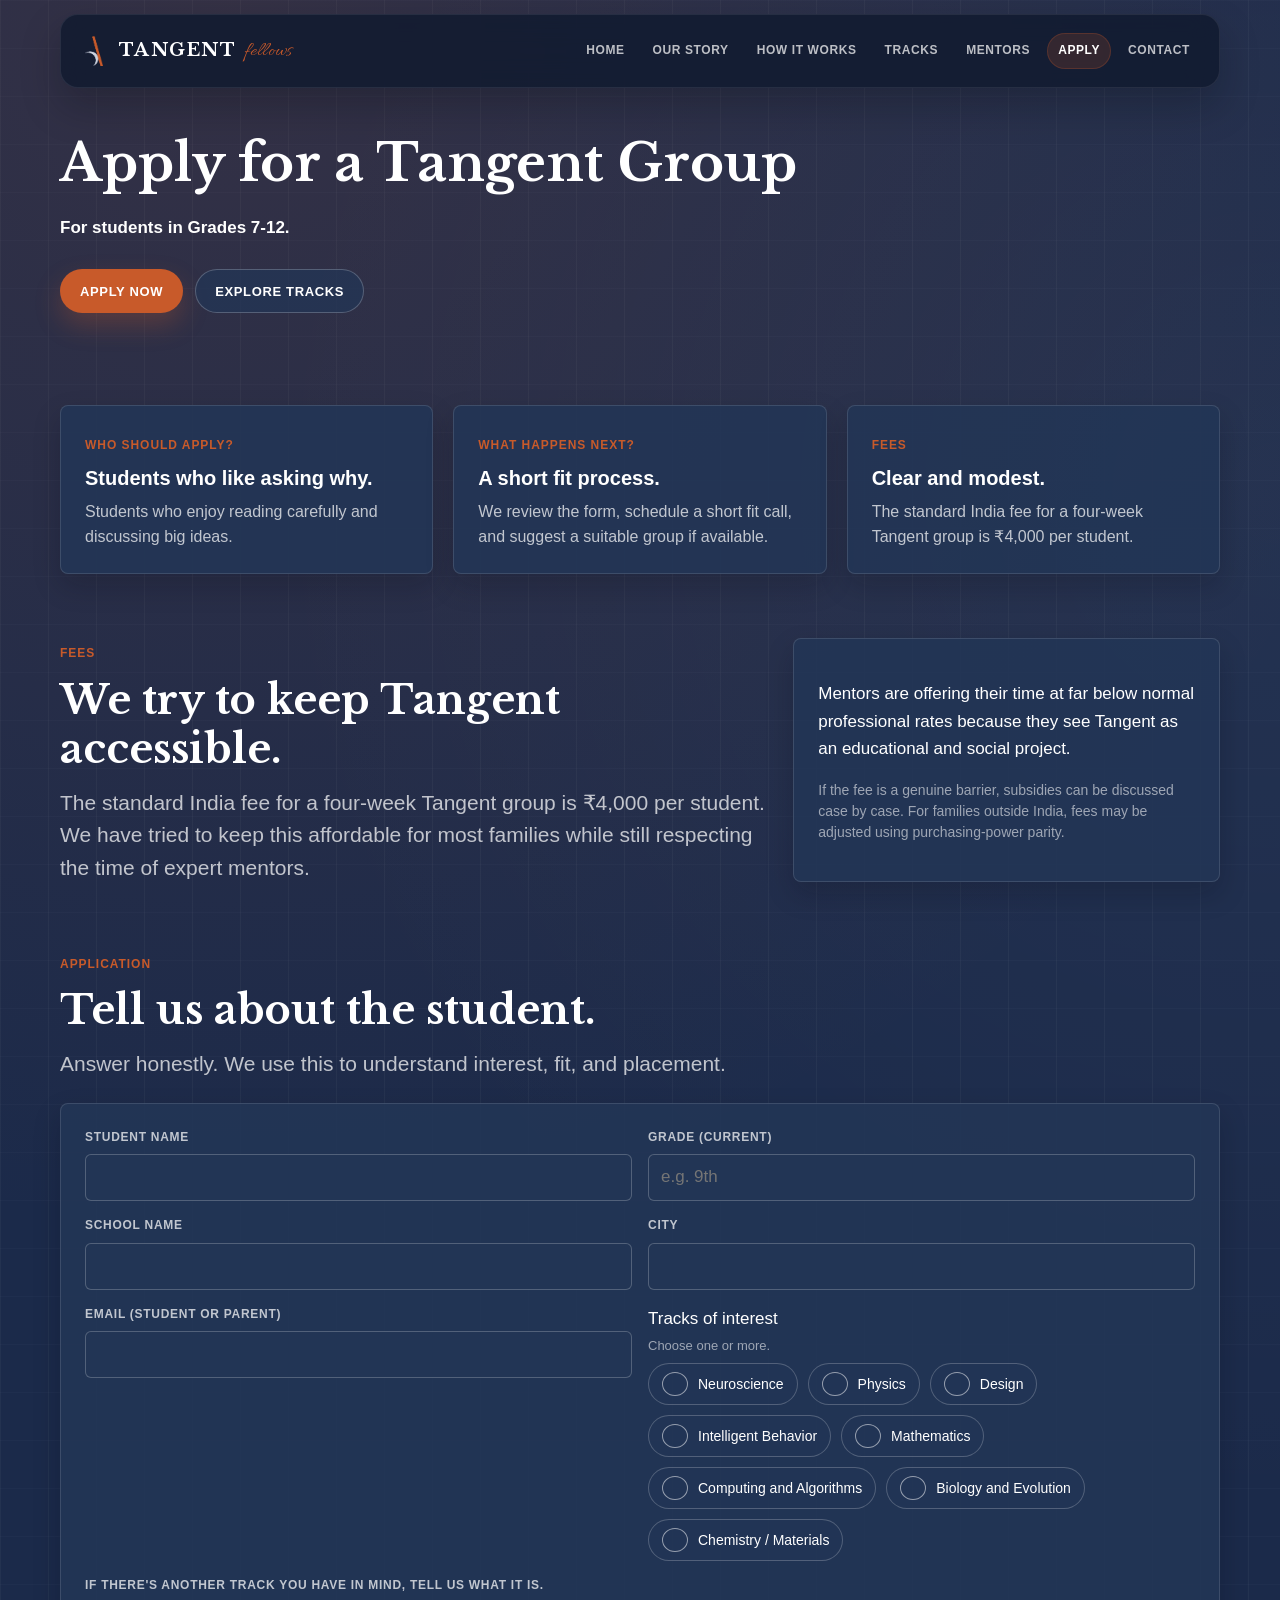
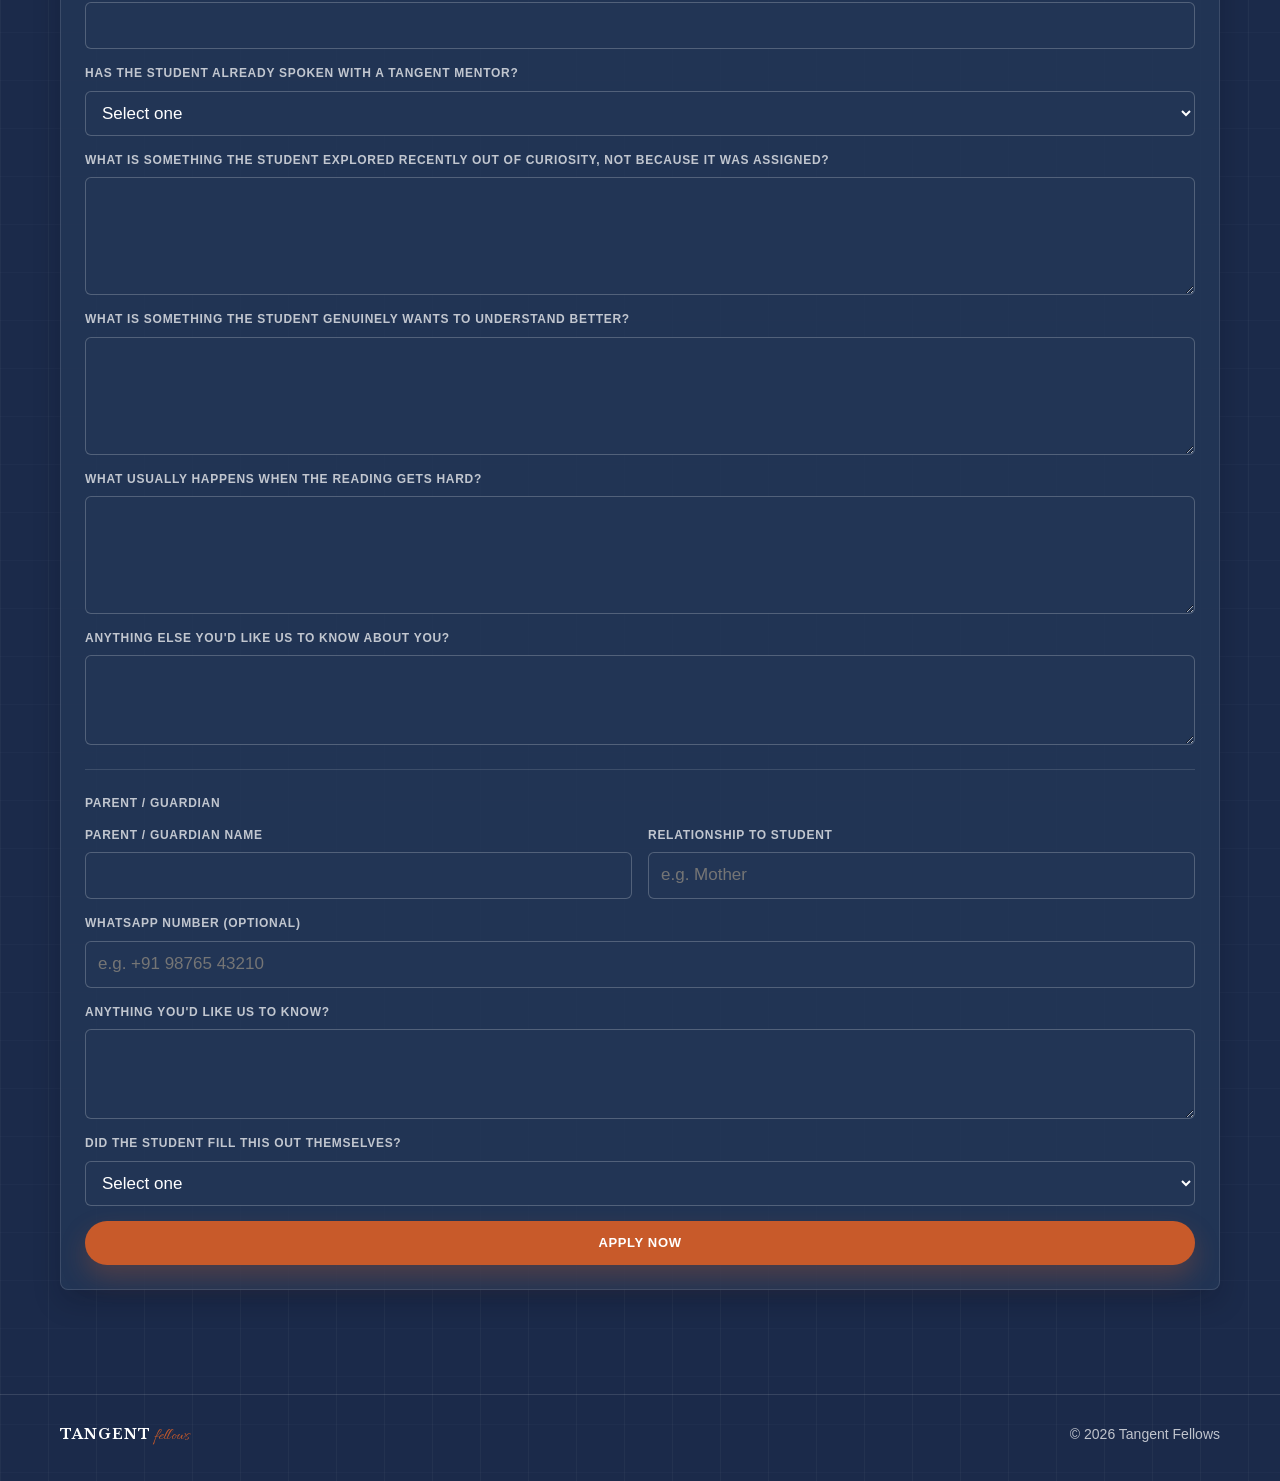
==== commit 86aab7a7: "Update student application track options" ====
--- a/apply.html
+++ b/apply.html
@@ -3,7 +3,8 @@
 <head>
   <meta charset="UTF-8" />
   <meta name="viewport" content="width=device-width, initial-scale=1.0" />
-  <meta name="robots" content="index, follow, max-image-preview:large, max-snippet:-1, max-video-preview:-1" />
+  <!-- Search indexing is intentionally disabled; see SEARCH_INDEXING.md. -->
+  <meta name="robots" content="noindex, nofollow" />
   <title>Apply | Tangent</title>
   <meta
     name="description"
@@ -17,34 +18,34 @@
   <meta property="og:title" content="Apply | Tangent Fellows" />
   <meta property="og:description" content="Apply to Tangent Fellows, a small-group reading and discussion program for curious students in grades 7-12." />
   <meta property="og:url" content="https://tangent-fellows.com/apply.html" />
-  <meta property="og:image" content="https://tangent-fellows.com/logo_dark.png" />
-  <meta property="og:image:alt" content="The Tangent logo." />
-  <meta property="og:image:width" content="360" />
-  <meta property="og:image:height" content="632" />
+  <meta property="og:image" content="https://tangent-fellows.com/hero-image.png" />
+  <meta property="og:image:alt" content="Tangent Fellows social preview banner." />
+  <meta property="og:image:width" content="1200" />
+  <meta property="og:image:height" content="630" />
   <meta name="twitter:card" content="summary_large_image" />
   <meta name="twitter:title" content="Apply | Tangent Fellows" />
   <meta name="twitter:description" content="Apply to Tangent Fellows, a small-group reading and discussion program for curious students in grades 7-12." />
-  <meta name="twitter:image" content="https://tangent-fellows.com/logo_dark.png" />
-  <meta name="twitter:image:alt" content="The Tangent logo." />
+  <meta name="twitter:image" content="https://tangent-fellows.com/hero-image.png" />
+  <meta name="twitter:image:alt" content="Tangent Fellows social preview banner." />
   <link rel="icon" type="image/svg+xml" href="favicon.svg?v=20260502-favicon-clean" />
   <link rel="icon" type="image/png" sizes="48x48" href="favicon-48x48.png?v=20260502-favicon-clean" />
   <link rel="icon" type="image/png" sizes="32x32" href="favicon-32x32.png?v=20260502-favicon-clean" />
   <link rel="icon" type="image/png" sizes="16x16" href="favicon-16x16.png?v=20260502-favicon-clean" />
   <link rel="apple-touch-icon" sizes="180x180" href="apple-touch-icon.png?v=20260502-favicon-clean" />
   <link rel="shortcut icon" href="favicon.ico?v=20260502-favicon-clean" />
-  <link rel="stylesheet" href="styles.css?v=20260503-consistency-sweep" />
+  <link rel="stylesheet" href="styles.css?v=20260623-track-panels" />
   <script src="form-validation.js" defer></script>
 </head>
 <body>
 <header class="site-header">
   <div class="container site-header-inner">
-    <a class="brand" href="index.html" aria-label="Tangent home">
+    <a class="brand" href="/" aria-label="Tangent home">
       <img class="brand-logo" src="logo_light.png" alt="" width="30" height="30" aria-hidden="true" />
       <span class="brand-word">TANGENT</span>
       <span class="brand-whisper" aria-hidden="true">fellows</span>
     </a>
     <nav class="main-nav" aria-label="Primary">
-      <a href="index.html">Home</a>
+      <a href="/">Home</a>
       <a href="our-story.html">Our Story</a>
       <a href="how-it-works.html">How It Works</a>
       <a href="tracks.html">Tracks</a>
@@ -144,12 +145,20 @@
             <p class="form-help">Choose one or more.</p>
             <fieldset class="checkbox-group" data-checkbox-group="track" aria-labelledby="topic-label">
               <label class="checkbox-option">
+                <input type="checkbox" name="track[]" value="Neuroscience" />
+                <span>Neuroscience</span>
+              </label>
+              <label class="checkbox-option">
+                <input type="checkbox" name="track[]" value="Physics" />
+                <span>Physics</span>
+              </label>
+              <label class="checkbox-option">
+                <input type="checkbox" name="track[]" value="Design" />
+                <span>Design</span>
+              </label>
+              <label class="checkbox-option">
                 <input type="checkbox" name="track[]" value="Intelligent Behavior" />
                 <span>Intelligent Behavior</span>
-              </label>
-              <label class="checkbox-option">
-                <input type="checkbox" name="track[]" value="Physics" />
-                <span>Physics</span>
               </label>
               <label class="checkbox-option">
                 <input type="checkbox" name="track[]" value="Mathematics" />
--- a/styles.css
+++ b/styles.css
@@ -561,11 +561,21 @@
 
 .track-grid {
   grid-template-columns: repeat(3, minmax(0, 1fr));
+  align-items: stretch;
+}
+
+.track-grid-compact {
+  display: grid;
+  grid-column: span 1;
+  grid-template-columns: 1fr;
+  align-self: start;
   align-items: start;
+  gap: 20px;
 }
 
 .mentor-grid {
   grid-template-columns: repeat(2, minmax(0, 1fr));
+  align-items: start;
 }
 
 .card,
@@ -1214,7 +1224,6 @@
 
 .track-card {
   display: flex;
-  min-height: 100%;
   overflow: hidden;
   flex-direction: column;
 }
@@ -1333,8 +1342,8 @@
   display: flex;
   flex-direction: column;
   gap: 14px;
-  min-height: 100%;
-  padding: 26px;
+  min-height: 0;
+  padding: 34px 26px 26px;
 }
 
 .mentor-head {
@@ -1351,12 +1360,23 @@
   gap: 6px;
 }
 
+.mentor-name-row {
+  display: flex;
+  flex-wrap: wrap;
+  align-items: center;
+  gap: 8px;
+}
+
+.mentor-name-row h3 {
+  margin-bottom: 0;
+}
+
 .mentor-photo,
 .mentor-placeholder {
+  position: relative;
   width: 104px;
   height: 104px;
   border-radius: 50%;
-  overflow: hidden;
   background: var(--paper-deep);
   border: 1px solid var(--line-strong);
 }
@@ -1364,8 +1384,39 @@
 .mentor-photo img {
   width: 100%;
   height: 100%;
+  border-radius: 50%;
   object-fit: cover;
   object-position: center top;
+}
+
+.mentor-photo-cofounder {
+  border-color: rgba(200, 90, 42, 0.34);
+  box-shadow: 0 0 0 5px rgba(200, 90, 42, 0.1);
+}
+
+.cofounder-ring-label {
+  position: absolute;
+  top: -11px;
+  left: 50%;
+  transform: translateX(-50%);
+  z-index: 2;
+  min-height: 22px;
+  display: inline-flex;
+  align-items: center;
+  justify-content: center;
+  padding: 3px 9px;
+  border: 1px solid rgba(200, 90, 42, 0.32);
+  border-radius: 999px;
+  background: rgba(35, 54, 86, 0.96);
+  color: var(--white);
+  box-shadow: 0 0 0 3px rgba(200, 90, 42, 0.08);
+  font-size: 9px;
+  font-weight: 900;
+  letter-spacing: 0.08em;
+  line-height: 1;
+  text-transform: uppercase;
+  white-space: nowrap;
+  pointer-events: none;
 }
 
 .mentor-placeholder {
@@ -1388,11 +1439,10 @@
 
 .mentor-bio {
   margin: 0;
-  min-height: 72px;
 }
 
 .mentor-degree-list {
-  margin: -2px 0 0;
+  margin: -8px 0 0;
   padding-top: 12px;
   border-top: 1px solid rgba(200, 90, 42, 0.22);
   color: var(--soft);
@@ -1407,6 +1457,10 @@
 
 .mentor-principles .principle-item {
   padding: 20px 0;
+}
+
+.mentor-mission-principle {
+  grid-column: 1 / -1;
 }
 
 .mentor-card .inline-links {
@@ -1637,6 +1691,17 @@
   padding-left: 18px;
 }
 
+.track-summary-panel {
+  height: 220px;
+  overflow-y: auto;
+}
+
+.track-empty-state {
+  margin: 12px 0 0;
+  color: var(--muted);
+  line-height: 1.55;
+}
+
 .ongoing-list li {
   margin-bottom: 8px;
   color: var(--ink);
@@ -1706,15 +1771,23 @@
   .why-grid,
   .community-bar,
   .grid-3,
-  .track-grid,
   .mentor-grid,
   .week-grid,
   .belief-grid {
     grid-template-columns: 1fr;
   }
 
+  .track-grid {
+    grid-template-columns: repeat(2, minmax(0, 1fr));
+  }
+
   .track-card-featured {
     grid-column: span 1;
+  }
+
+  .track-grid-compact {
+    grid-column: span 2;
+    grid-template-columns: repeat(3, minmax(0, 1fr));
   }
 
   .hero-collage {
@@ -1950,6 +2023,17 @@
 
 }
 
+@media (max-width: 620px) {
+  .track-grid {
+    grid-template-columns: 1fr;
+  }
+
+  .track-grid-compact {
+    grid-column: span 1;
+    grid-template-columns: 1fr;
+  }
+}
+
 @media (max-width: 520px) {
   .page {
     padding-top: 114px;
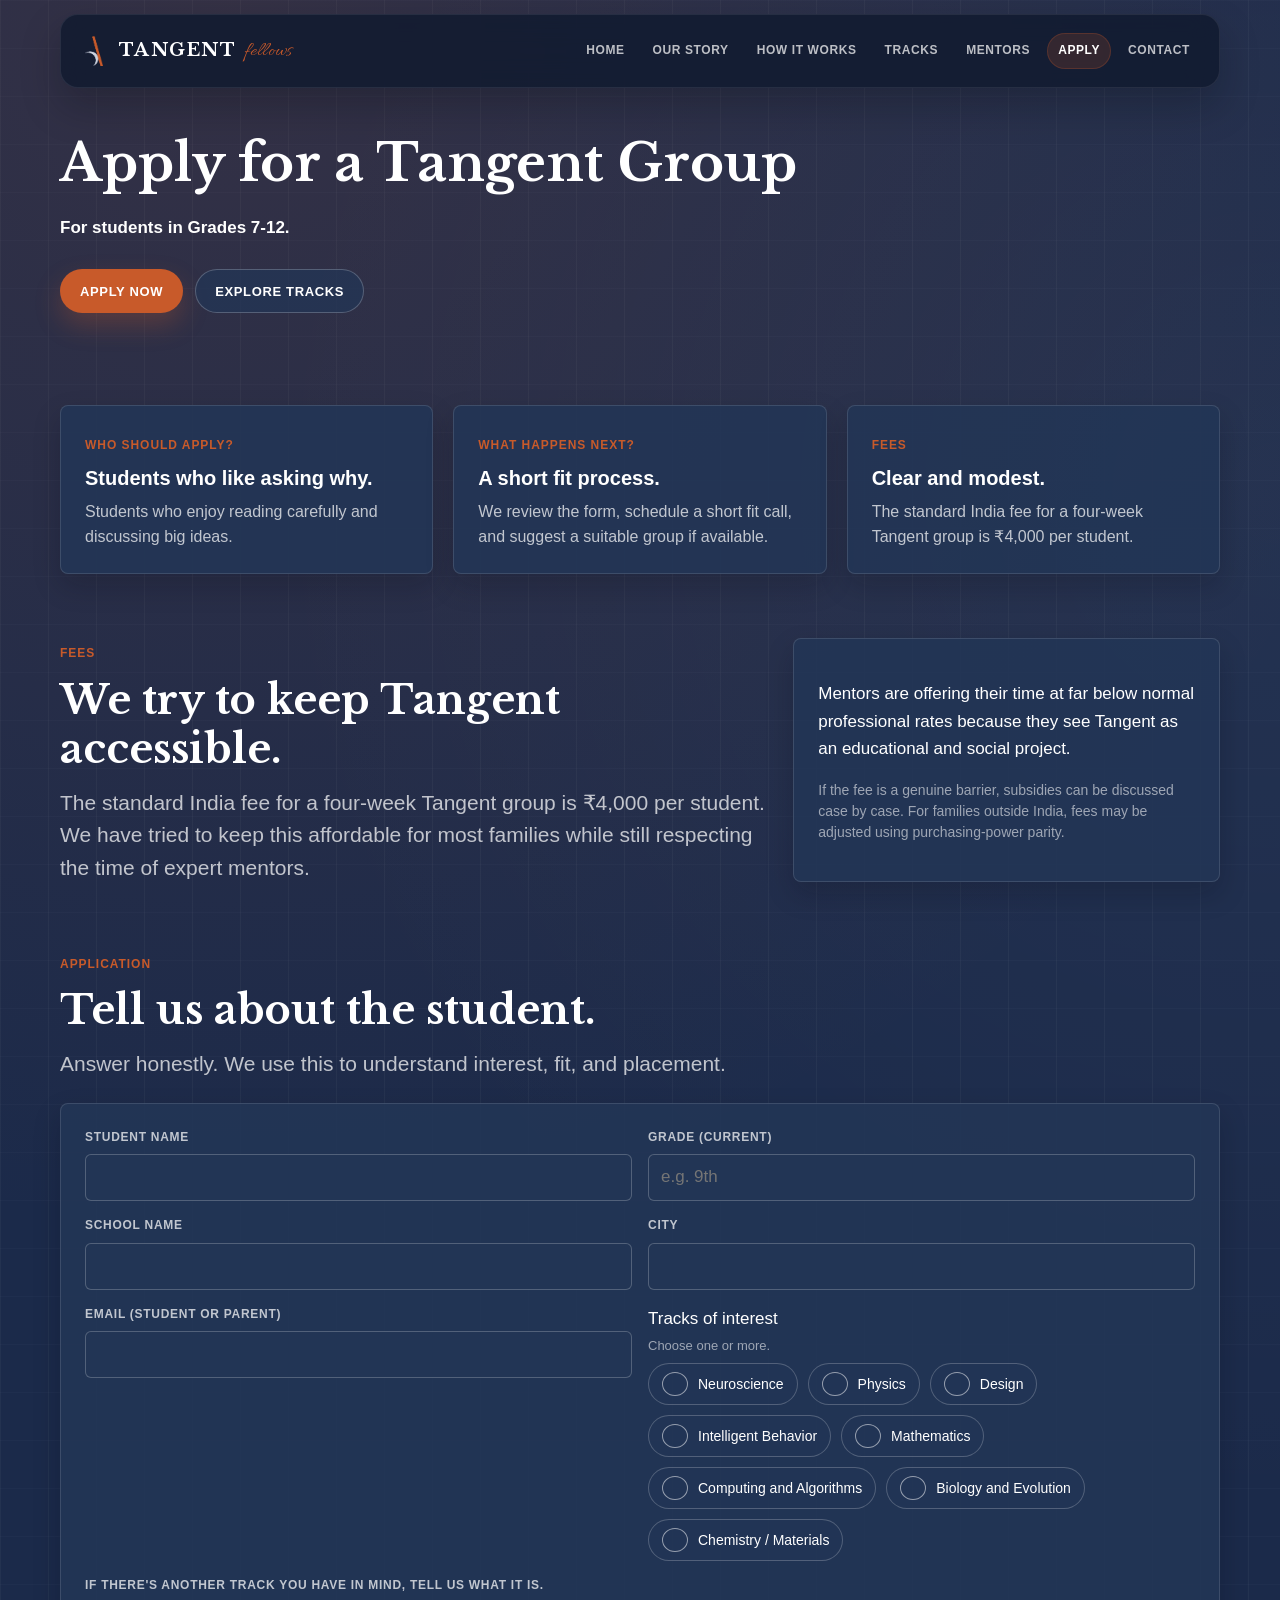
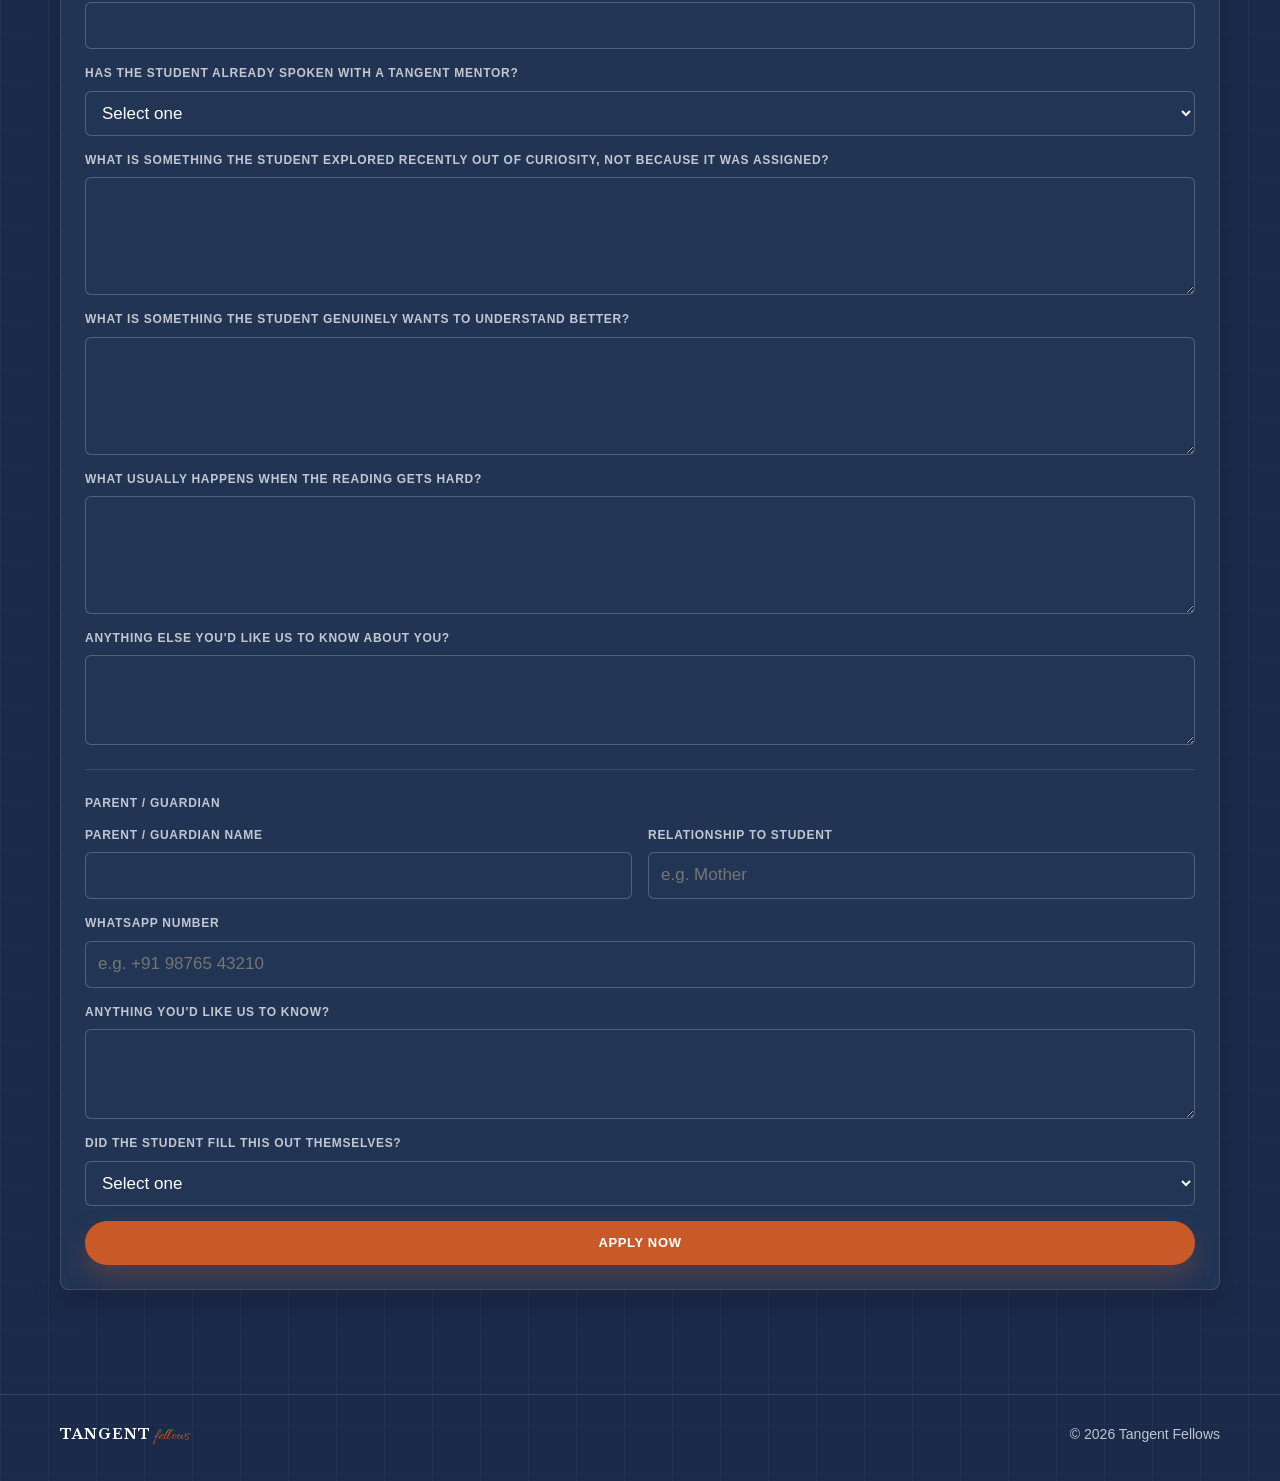
==== commit 05763d99: "Require guardian WhatsApp number on application form" ====
--- a/apply.html
+++ b/apply.html
@@ -234,8 +234,8 @@
         </div>
 
         <div class="form-group">
-          <label for="parent_whatsapp">WhatsApp number (optional)</label>
-          <input type="tel" id="parent_whatsapp" name="parent_whatsapp" placeholder="e.g. +91 98765 43210" />
+          <label for="parent_whatsapp">WhatsApp number</label>
+          <input type="tel" id="parent_whatsapp" name="parent_whatsapp" placeholder="e.g. +91 98765 43210" required />
         </div>
 
         <div class="form-group">
--- a/styles.css
+++ b/styles.css
@@ -1503,6 +1503,21 @@
   padding: 24px;
 }
 
+.mentor-application {
+  padding: clamp(16px, 3vw, 32px);
+  background: #fff;
+  color: #1f2937;
+  color-scheme: light;
+}
+
+.mentor-application iframe {
+  background: #fff;
+}
+
+.mentor-application-help {
+  margin-top: 16px;
+}
+
 .form-row {
   display: grid;
   grid-template-columns: repeat(2, minmax(0, 1fr));
